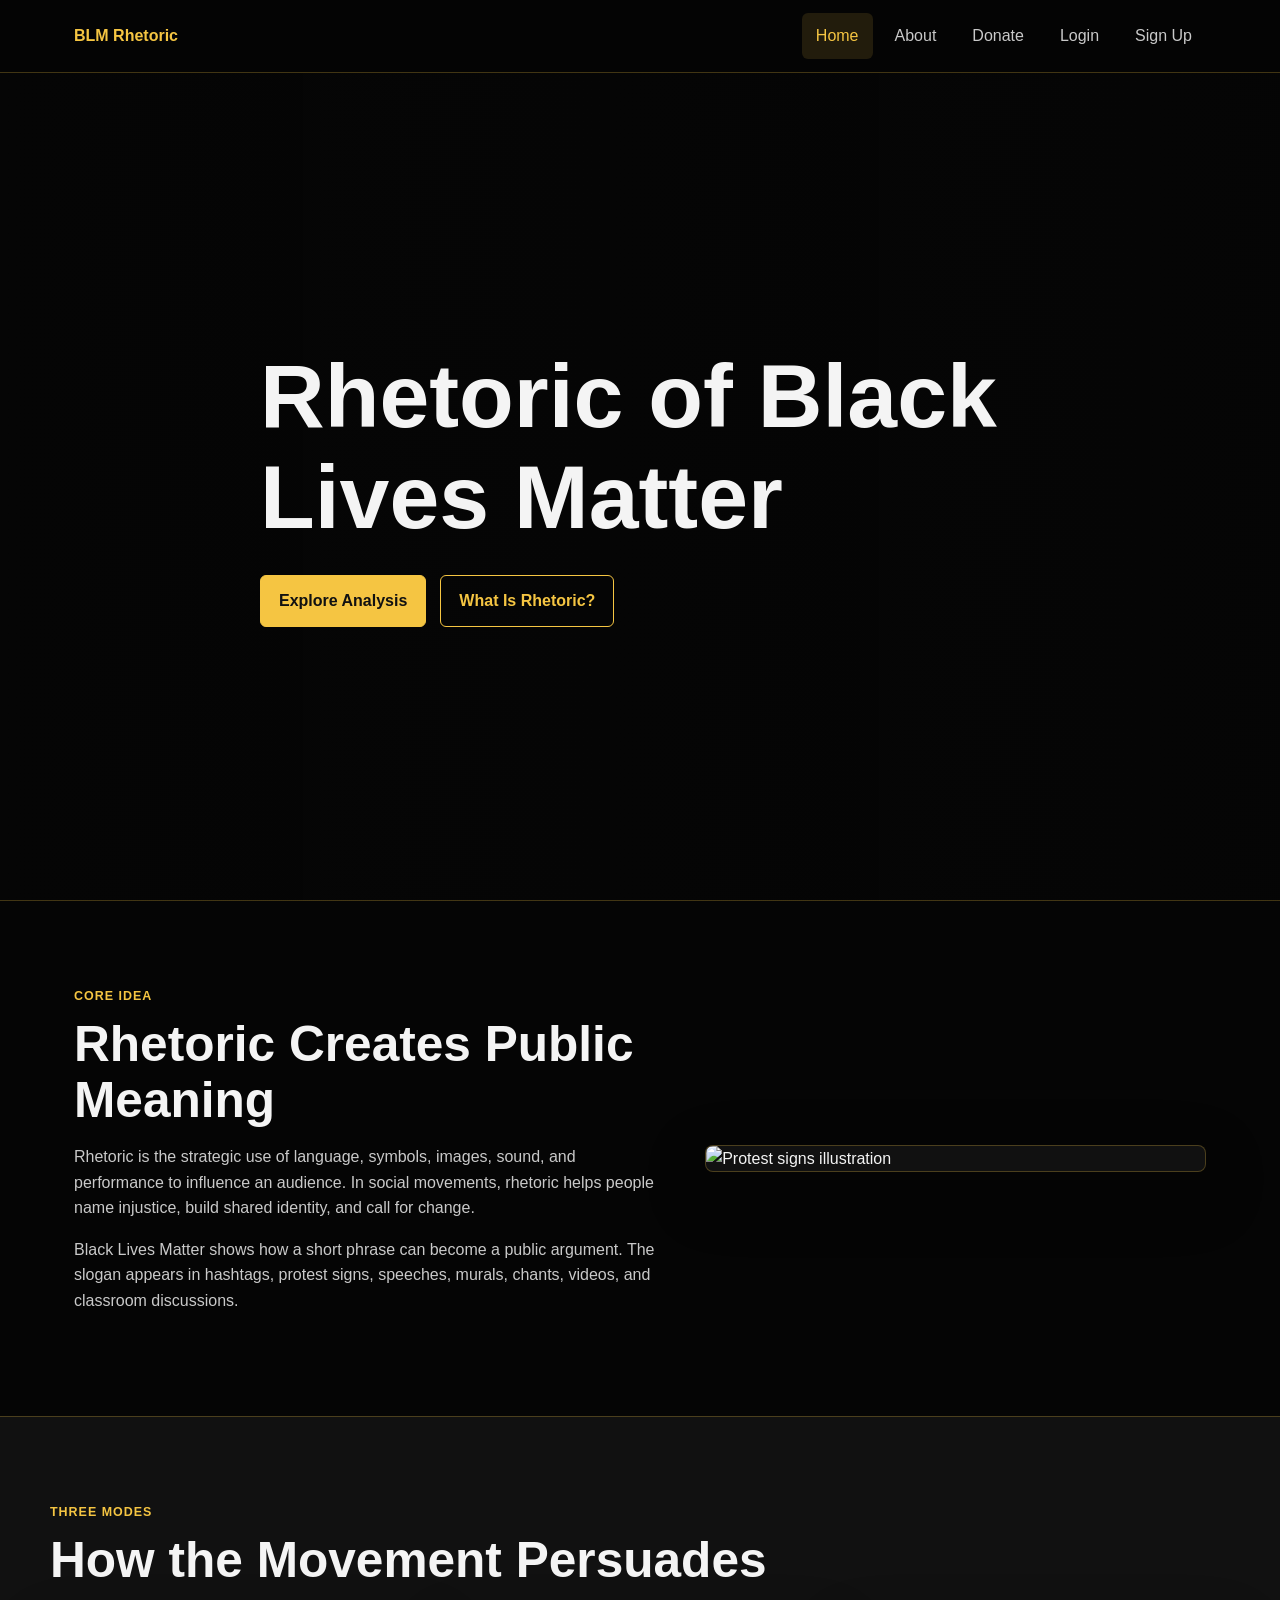
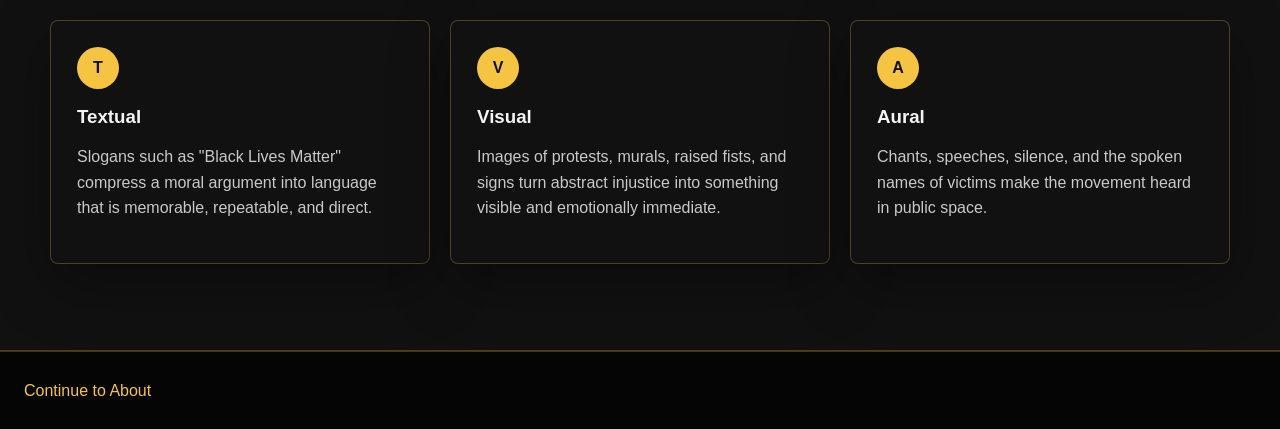
==== index.html @ c9a5f99a "Add files via upload" ====
<!DOCTYPE html>
<html lang="en">
<head>
  <meta charset="UTF-8">
  <meta name="viewport" content="width=device-width, initial-scale=1.0">
  <title>Black Lives Matter Rhetoric</title>
  <link rel="stylesheet" href="styles.css">
</head>
<body>
  <header class="site-header">
    <nav class="navbar">
      <a class="brand" href="index.html">BLM Rhetoric</a>
      <button class="nav-toggle" aria-label="Toggle navigation">&equiv;</button>
      <div class="nav-links">
        <a class="active" href="index.html">Home</a>
        <a href="about.html">About</a>
        <a href="donate.html">Donate</a>
        <a href="login.html">Login</a>
        <a href="signup.html">Sign Up</a>
      </div>
    </nav>
  </header>

  <main>
    <section class="hero">
      <div class="hero-content reveal">
        <h1>Rhetoric of Black Lives Matter</h1>
        <div class="actions">
          <a class="button primary" href="about.html">Explore Analysis</a>
          <a class="button secondary" href="#intro">What Is Rhetoric?</a>
        </div>
      </div>
    </section>

    <section class="section two-column" id="intro">
      <div class="reveal">
        <p class="eyebrow">Core Idea</p>
        <h2>Rhetoric Creates Public Meaning</h2>
        <p>Rhetoric is the strategic use of language, symbols, images, sound, and performance to influence an audience. In social movements, rhetoric helps people name injustice, build shared identity, and call for change.</p>
        <p>Black Lives Matter shows how a short phrase can become a public argument. The slogan appears in hashtags, protest signs, speeches, murals, chants, videos, and classroom discussions.</p>
      </div>
      <img class="feature-image reveal" src="images/protest-signs.svg" alt="Protest signs illustration">
    </section>

    <section class="section dark-band">
      <div class="section-heading reveal">
        <p class="eyebrow">Three Modes</p>
        <h2>How the Movement Persuades</h2>
      </div>
      <div class="card-grid">
        <article class="card reveal">
          <span class="icon">T</span>
          <h3>Textual</h3>
          <p>Slogans such as "Black Lives Matter" compress a moral argument into language that is memorable, repeatable, and direct.</p>
        </article>
        <article class="card reveal">
          <span class="icon">V</span>
          <h3>Visual</h3>
          <p>Images of protests, murals, raised fists, and signs turn abstract injustice into something visible and emotionally immediate.</p>
        </article>
        <article class="card reveal">
          <span class="icon">A</span>
          <h3>Aural</h3>
          <p>Chants, speeches, silence, and the spoken names of victims make the movement heard in public space.</p>
        </article>
      </div>
    </section>
  </main>

  <footer class="footer">
    <a href="about.html">Continue to About</a>
  </footer>
  <script src="script.js"></script>
</body>
</html>
---- styles.css ----
:root {
  --bg: #050505;
  --surface: #111;
  --text: #f4f4f4;
  --muted: #c9c9c9;
  --gold: #f5c542;
  --line: rgba(245, 197, 66, 0.25);
}

* { box-sizing: border-box; }
html { scroll-behavior: smooth; }
body { margin: 0; background: var(--bg); color: var(--text); font-family: Arial, Helvetica, sans-serif; line-height: 1.6; }
a { color: inherit; text-decoration: none; }
img { display: block; max-width: 100%; }

.site-header { position: sticky; top: 0; z-index: 10; border-bottom: 1px solid var(--line); background: rgba(5, 5, 5, 0.94); }
.navbar { max-width: 1180px; min-height: 72px; margin: 0 auto; padding: 0 24px; display: flex; align-items: center; justify-content: space-between; }
.brand { color: var(--gold); font-weight: 900; }
.nav-links { display: flex; gap: 8px; }
.nav-links a { padding: 10px 14px; border-radius: 6px; color: var(--muted); }
.nav-links a:hover, .nav-links .active { background: rgba(245, 197, 66, .12); color: var(--gold); }
.nav-toggle { display: none; border: 1px solid var(--line); background: transparent; color: var(--gold); border-radius: 6px; font-size: 1.3rem; }

.hero { min-height: calc(100vh - 72px); display: flex; align-items: center; background: linear-gradient(90deg, #050505 0%, rgba(5,5,5,.78) 52%, rgba(5,5,5,.55)), url("images/hero-crowd.svg") center/cover; border-bottom: 1px solid var(--line); }
.hero-content { width: min(760px, calc(100% - 48px)); margin: 0 auto; transform: translateX(-16%); }
.eyebrow { margin: 0 0 10px; color: var(--gold); font-size: .78rem; font-weight: 900; letter-spacing: .08em; text-transform: uppercase; }
h1, h2, h3 { margin: 0; line-height: 1.12; overflow-wrap: anywhere; }
h1 { font-size: clamp(2.4rem, 7vw, 5.6rem); }
h2 { font-size: clamp(1.8rem, 4vw, 3.1rem); }
p { color: var(--muted); overflow-wrap: anywhere; }
.actions { display: flex; flex-wrap: wrap; gap: 14px; margin-top: 28px; }
.button { display: inline-flex; justify-content: center; align-items: center; min-height: 46px; border: 1px solid var(--gold); border-radius: 6px; padding: 12px 18px; font-weight: 900; cursor: pointer; transition: .18s ease; }
.button:hover { transform: translateY(-2px); }
.primary { background: var(--gold); color: #111; }
.secondary { color: var(--gold); }
.full { width: 100%; }

.section { max-width: 1180px; margin: 0 auto; padding: 86px 24px; }
.dark-band { max-width: none; background: #111; border-top: 1px solid var(--line); border-bottom: 1px solid var(--line); }
.dark-band > * { max-width: 1180px; margin-left: auto; margin-right: auto; }
.two-column { display: grid; grid-template-columns: minmax(0, 1fr) minmax(280px, .85fr); gap: 42px; align-items: center; }
.feature-image, .card, .quote-panel, .form-card, .video-frame { border: 1px solid var(--line); border-radius: 8px; background: var(--surface); box-shadow: 0 20px 60px rgba(0,0,0,.35); }
.card-grid { display: grid; grid-template-columns: repeat(3, 1fr); gap: 20px; }
.card, .quote-panel { padding: 26px; }
.card:hover { transform: translateY(-4px); border-color: var(--gold); }
.icon { display: inline-grid; place-items: center; width: 42px; height: 42px; margin-bottom: 18px; border-radius: 50%; background: var(--gold); color: #111; font-weight: 900; }
.section-heading { margin-bottom: 32px; }
.page-hero { padding: 110px 24px 76px; border-bottom: 1px solid var(--line); background: linear-gradient(rgba(5,5,5,.82), rgba(5,5,5,.96)), url("images/hero-crowd.svg") center/cover; }
.page-hero > div { max-width: 1180px; margin: 0 auto; }
.media-section { text-align: center; }
.video-frame { position: relative; aspect-ratio: 16 / 9; overflow: hidden; }
.video-frame iframe { position: absolute; inset: 0; width: 100%; height: 100%; border: 0; }
.video-frame video {
  width: 100%;
  height: 100%;
  display: block;
}


.form-page { min-height: calc(100vh - 72px); max-width: 980px; margin: 0 auto; padding: 74px 24px; display: grid; grid-template-columns: 1fr 430px; gap: 42px; align-items: center; }
.form-card { padding: 28px; }
label { display: block; margin-bottom: 8px; color: var(--gold); font-weight: 900; }
input { width: 100%; margin-bottom: 18px; border: 1px solid rgba(245,197,66,.35); border-radius: 6px; background: #090909; color: var(--text); padding: 13px; font: inherit; }
.form-message { min-height: 28px; color: var(--gold); font-weight: 900; }
.footer { border-top: 1px solid var(--line); padding: 26px 24px; display: flex; justify-content: space-between; gap: 18px; }
.footer a { color: var(--gold); }
.reveal { opacity: 0; transform: translateY(22px); transition: .7s ease; }
.reveal.visible { opacity: 1; transform: translateY(0); }

@media (max-width: 860px) {
  .nav-toggle { display: block; }
  .nav-links { display: none; position: absolute; top: 72px; left: 16px; right: 16px; flex-direction: column; background: #080808; border: 1px solid var(--line); border-radius: 8px; padding: 10px; }
  .nav-links.open { display: flex; }
  .hero-content { transform: none; }
  .two-column, .form-page { grid-template-columns: 1fr; }
  .card-grid { grid-template-columns: 1fr; }
}
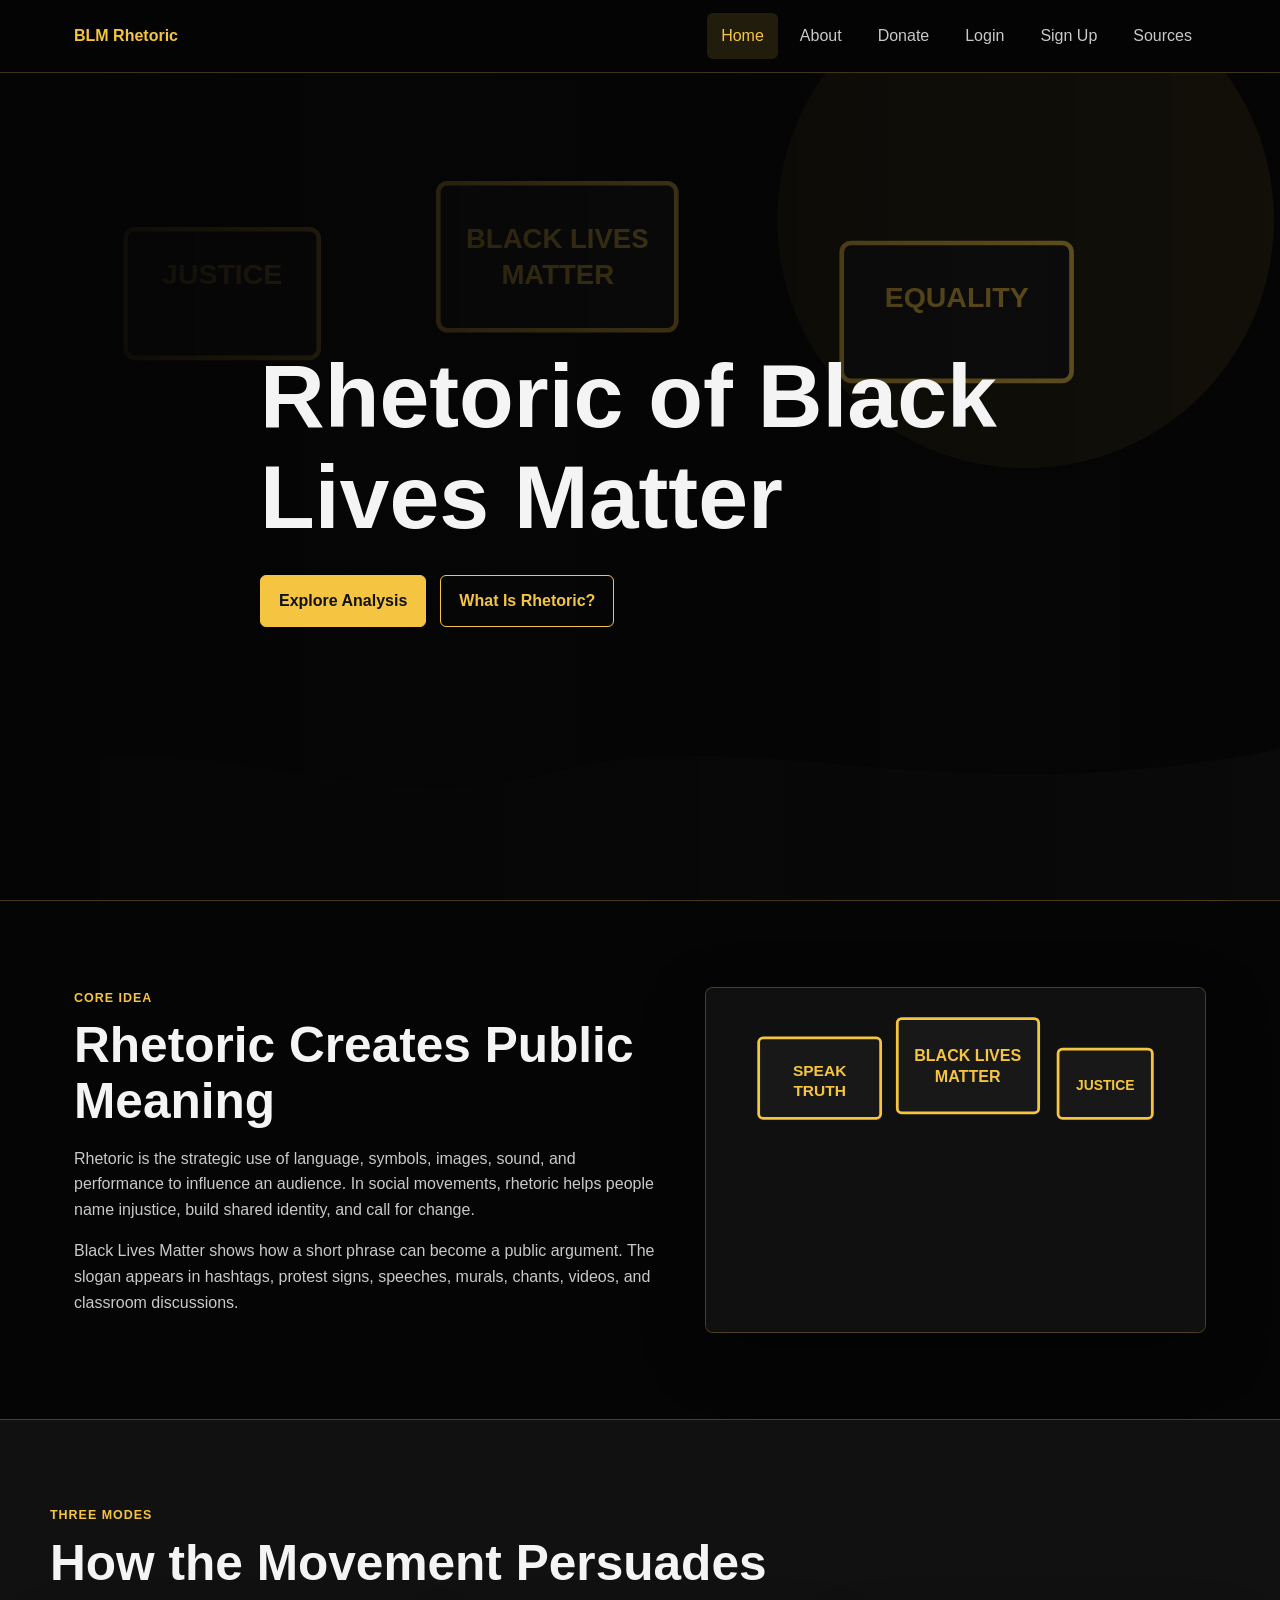
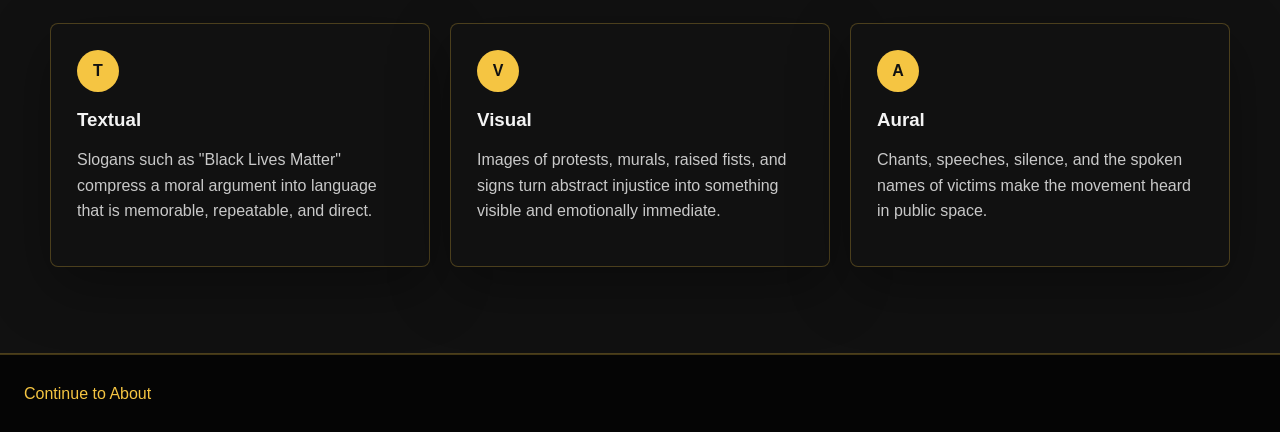
==== commit bd6440ff: "Update index.html" ====
--- a/index.html
+++ b/index.html
@@ -17,6 +17,8 @@
         <a href="donate.html">Donate</a>
         <a href="login.html">Login</a>
         <a href="signup.html">Sign Up</a>
+        <a href="sources.html">Sources</a>
+
       </div>
     </nav>
   </header>
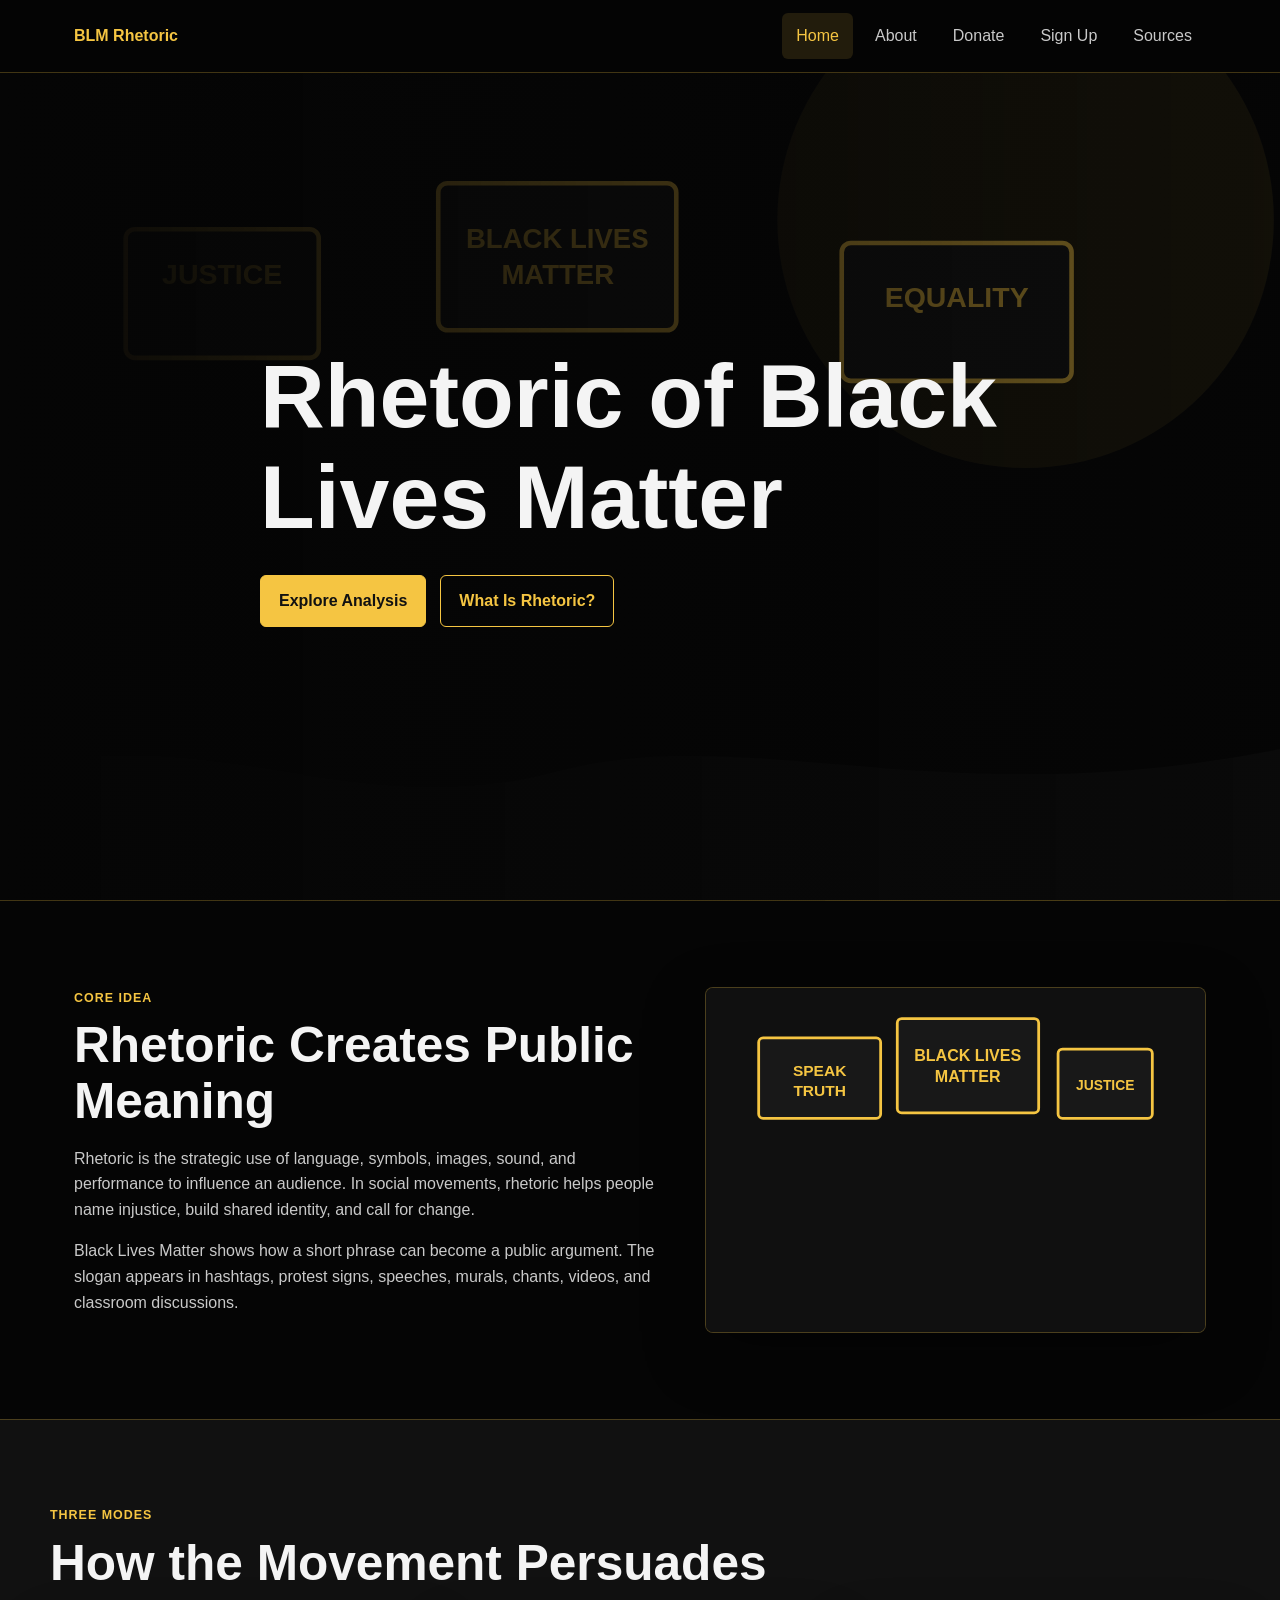
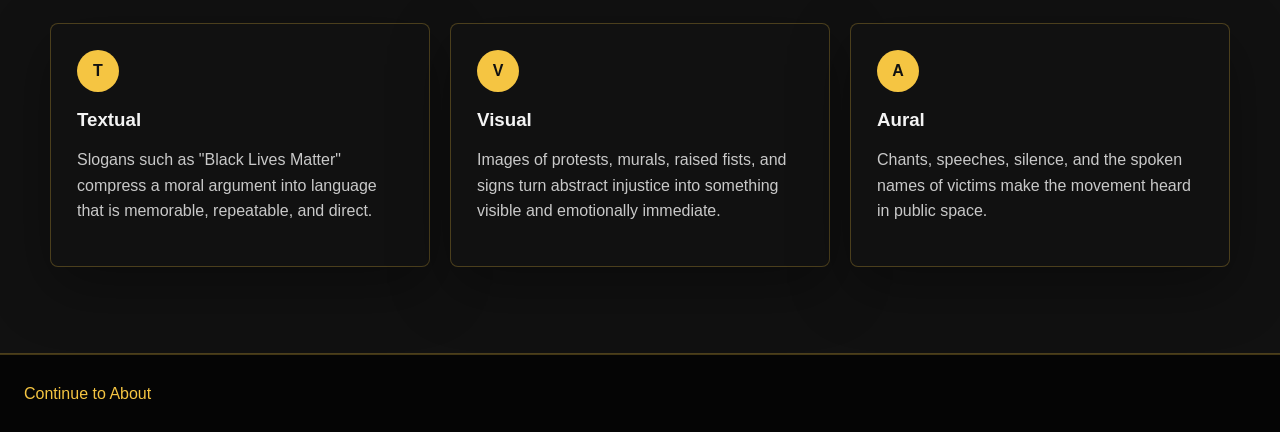
==== commit 5f339a40: "Update index.html" ====
--- a/index.html
+++ b/index.html
@@ -15,10 +15,8 @@
         <a class="active" href="index.html">Home</a>
         <a href="about.html">About</a>
         <a href="donate.html">Donate</a>
-        <a href="login.html">Login</a>
         <a href="signup.html">Sign Up</a>
         <a href="sources.html">Sources</a>
-
       </div>
     </nav>
   </header>
--- a/styles.css
+++ b/styles.css
@@ -74,4 +74,8 @@
   .hero-content { transform: none; }
   .two-column, .form-page { grid-template-columns: 1fr; }
   .card-grid { grid-template-columns: 1fr; }
+  .source-button {
+  margin-top: 10px;
 }
+
+}
